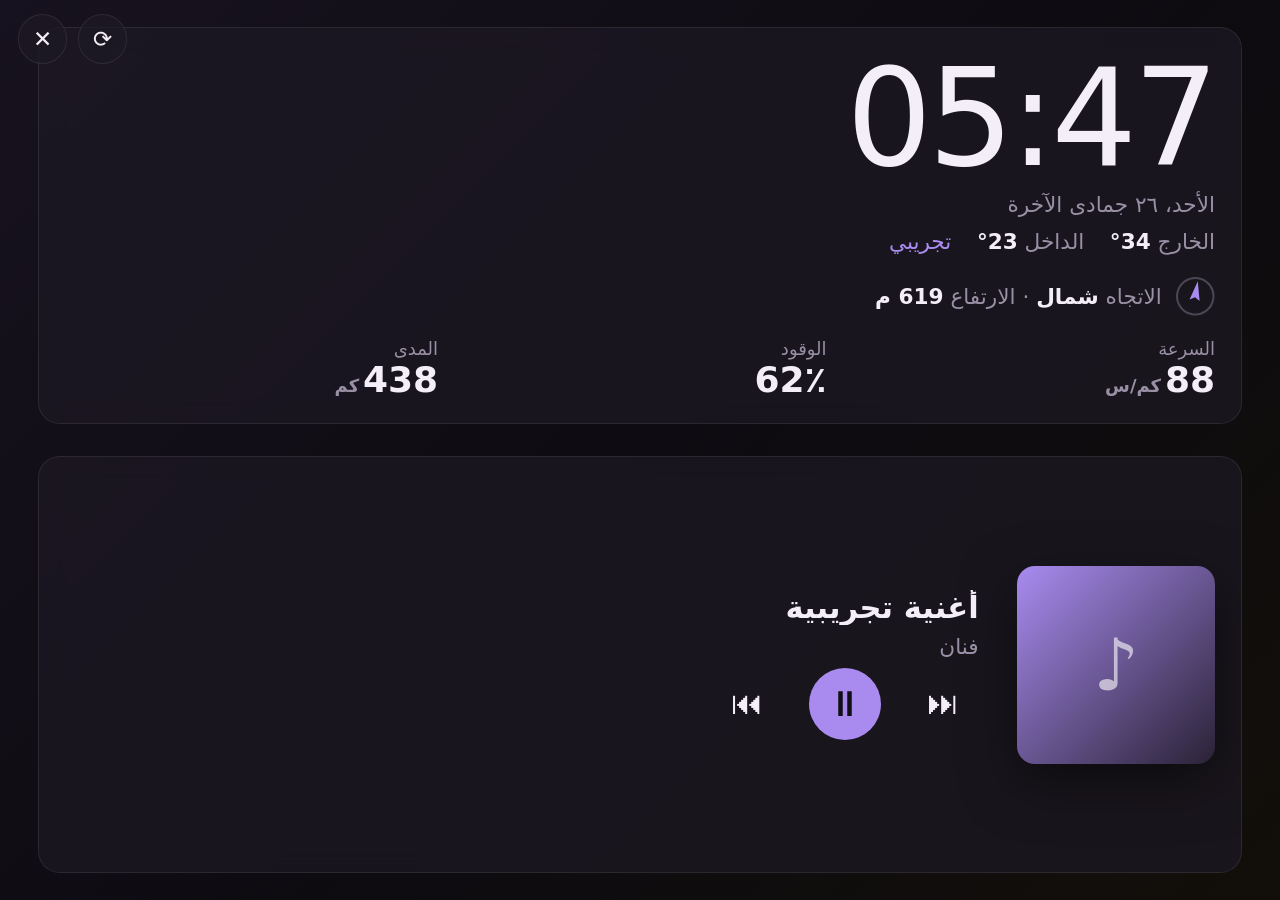
==== app/src/main/assets/themes/journey.html @ 26678355 "Add split screen, floating windows, styling, wallpapers, alerts and two themes - Launch a side app b" ====
<!doctype html>
<html lang="ar" dir="rtl">
<head>
<meta charset="utf-8">
<meta name="viewport" content="width=device-width,initial-scale=1,maximum-scale=1,user-scalable=no">
<title>رحلة</title>
<style>
  :root{--bg:#0d0b10;--panel:rgba(30,26,36,.72);--line:rgba(255,255,255,.08);--ink:#f3eef7;--dim:#9a90a6;--accent:#a98bf0}
  *{box-sizing:border-box;margin:0;padding:0}
  html{background:var(--bg)}
  html,body{width:100%;height:100%;overflow:hidden;color:var(--ink);
    font-family:system-ui,-apple-system,"Segoe UI",Roboto,"Noto Sans Arabic",sans-serif;-webkit-user-select:none;user-select:none}
  body{background:linear-gradient(135deg,#17121f 0%,#0d0b10 55%,#120f0a 100%)}
  .wrap{position:absolute;inset:0;display:grid;grid-template-columns:1.1fr 1fr;gap:2.5vw;padding:3vh 3vw}
  .card{background:var(--panel);border:1px solid var(--line);border-radius:2.4vh;padding:2.6vh 2vw;backdrop-filter:blur(12px);-webkit-backdrop-filter:blur(12px)}
  .left{display:flex;flex-direction:column;gap:2.4vh;min-height:0}
  .time{font-size:min(9vw,20vh);font-weight:200;line-height:1;font-variant-numeric:tabular-nums;letter-spacing:-.03em}
  .date{color:var(--dim);font-size:min(1.6vw,3vh);margin-top:.6vh}
  .weather{display:flex;gap:2vw;margin-top:1.4vh;color:var(--dim);font-size:min(1.3vw,2.5vh)}
  .weather b{color:var(--ink);font-weight:600}
  .stats{display:grid;grid-template-columns:repeat(3,1fr);gap:1.2vw;margin-top:auto}
  .stat small{display:block;color:var(--dim);font-size:min(1.05vw,2vh)}
  .stat b{font-size:min(2.4vw,4.6vh);font-weight:600;font-variant-numeric:tabular-nums}
  .stat b em{font-style:normal;font-size:.5em;color:var(--dim);margin-inline-start:.3vw}
  .heading{display:flex;align-items:center;gap:1vw;color:var(--dim);font-size:min(1.3vw,2.5vh)}
  .heading svg{width:4.5vh;height:4.5vh;transition:transform .4s}
  .heading b{color:var(--ink)}

  .music{display:flex;flex-direction:column;justify-content:center;align-items:center;text-align:center;gap:2vh;min-height:0;position:relative;overflow:hidden}
  .music .art{width:min(22vw,44vh);height:min(22vw,44vh);border-radius:2vh;background:linear-gradient(135deg,var(--accent),#2a2236);box-shadow:0 2vh 6vh rgba(0,0,0,.5);
    background-size:cover;background-position:center;display:flex;align-items:center;justify-content:center;font-size:8vh;color:rgba(255,255,255,.6)}
  .music .title{font-size:min(2.2vw,4.2vh);font-weight:700;max-width:100%;white-space:nowrap;overflow:hidden;text-overflow:ellipsis}
  .music .artist{color:var(--dim);font-size:min(1.4vw,2.7vh);max-width:100%;white-space:nowrap;overflow:hidden;text-overflow:ellipsis}
  .controls{display:flex;gap:2vw;direction:ltr}
  .controls button{background:none;border:0;color:var(--ink);width:8vh;height:8vh;border-radius:50%;font-size:3.6vh}
  .controls button.play{background:var(--accent);color:#120f16;font-size:4vh}
  .controls button:active{transform:scale(.94)}
  .music.empty .controls,.music.empty .artist{opacity:.35}

  .chrome{position:absolute;top:1.6vh;left:1.4vw;display:flex;gap:.8vw;z-index:5}
  .chrome button{background:var(--panel);border:1px solid var(--line);color:var(--ink);border-radius:50%;width:5.5vh;height:5.5vh;font-size:2.6vh}

  @media (max-aspect-ratio:16/9){
    .wrap{grid-template-columns:1fr;grid-template-rows:auto 1fr}
    .music{flex-direction:row;justify-content:flex-start;text-align:start;gap:3vw}
    .music .art{width:22vh;height:22vh;flex:none}
    .music .meta{min-width:0;display:flex;flex-direction:column;gap:1vh}
    .time{font-size:min(16vw,15vh)}
    .date,.weather,.heading,.music .artist{font-size:min(2.4vw,2.4vh)} .stat small{font-size:min(2vw,2vh)} .stat b{font-size:min(4.4vw,4vh)}
    .music .title{font-size:min(3.6vw,3.4vh)}
  }
  @media (max-aspect-ratio:1/1){ .music .art{display:none} .stats{grid-template-columns:1fr 1fr} .stat:nth-child(3){display:none} }
</style>
</head>
<body>
<div class="chrome"><button id="next" aria-label="الثيم التالي">⟳</button><button id="close" aria-label="إغلاق">✕</button></div>
<div class="wrap">
  <div class="card left">
    <div>
      <div class="time" id="time">--:--</div>
      <div class="date" id="date"></div>
      <div class="weather"><span>الخارج <b id="ext">—</b></span><span>الداخل <b id="in">—</b></span><span id="src" style="color:var(--accent)"></span></div>
    </div>
    <div class="heading">
      <svg viewBox="-20 -20 40 40" id="needle"><circle r="18" fill="none" stroke="currentColor" stroke-width="2" opacity=".4"/><path d="M0 -15 L5 4 L0 1 L-5 4 Z" fill="var(--accent)"/></svg>
      <span>الاتجاه <b id="dir">—</b> · الارتفاع <b id="alt">—</b></span>
    </div>
    <div class="stats">
      <div class="stat"><small>السرعة</small><b><span id="speed">0</span><em id="unit">كم/س</em></b></div>
      <div class="stat"><small>الوقود</small><b><span id="fuel">—</span></b></div>
      <div class="stat"><small>المدى</small><b><span id="range">—</span><em>كم</em></b></div>
    </div>
  </div>

  <div class="card music empty" id="music">
    <div class="art" id="art">♪</div>
    <div class="meta">
      <div class="title" id="title">لا يوجد تشغيل</div>
      <div class="artist" id="artist">شغّل الراديو أو الموسيقى من أي تطبيق</div>
      <div class="controls"><button id="prev">⏮</button><button class="play" id="play">▶</button><button id="nextT">⏭</button></div>
    </div>
  </div>
</div>

<script src="common.js"></script>
<script>
(function(){
  function $(id){return document.getElementById(id);}
  var n=Sahra.num;
  var DIRS=['شمال','شمال شرق','شرق','جنوب شرق','جنوب','جنوب غرب','غرب','شمال غرب'];
  var rot=0,last=null;
  window.onSahraData=function(d){
    $('speed').textContent=Math.round(Sahra.speed(d));
    $('unit').textContent=Sahra.unit(d);
    $('fuel').textContent=n(d.fuel,0,'٪');
    $('range').textContent=Sahra.int(d.range);
    $('ext').textContent=n(d.outsideTemp,0,'°');
    $('in').textContent=n(d.insideTemp,0,'°');
    $('alt').textContent=n(d.altitude,0,' م');
    $('src').textContent=d.demo?'تجريبي':'';
    if(d.compass!=null){
      $('dir').textContent=DIRS[Math.round(d.compass/45)%8];
      if(last!==null)rot+=((d.compass-last+540)%360)-180; else rot=d.compass;
      last=d.compass; $('needle').style.transform='rotate('+rot+'deg)';
    }
    var m=d.media||{};
    $('music').className='card music'+(m.title?'':' empty');
    $('title').textContent=m.title||'لا يوجد تشغيل';
    $('artist').textContent=m.title?(m.artist||''):'شغّل الراديو أو الموسيقى من أي تطبيق';
    var art=$('art');
    if(m.art){art.style.backgroundImage='url("'+m.art+'")';art.textContent='';}else{art.style.backgroundImage='';art.textContent='♪';}
    $('play').textContent=m.playing?'⏸':'▶';
  };
  $('close').onclick=function(){Sahra.host('close');};
  $('next').onclick=function(){Sahra.host('nextTheme');};
  $('prev').onclick=function(){Sahra.host('media','prev');};
  $('play').onclick=function(){Sahra.host('media','toggle');};
  $('nextT').onclick=function(){Sahra.host('media','next');};
  function tick(){
    var t=new Date();$('time').textContent=Sahra.clock();
    try{$('date').textContent=t.toLocaleDateString('ar-SA',{weekday:'long',day:'numeric',month:'long'});}catch(e){$('date').textContent=t.toDateString();}
  }
  tick();setInterval(tick,10000);
})();
</script>
</body>
</html>
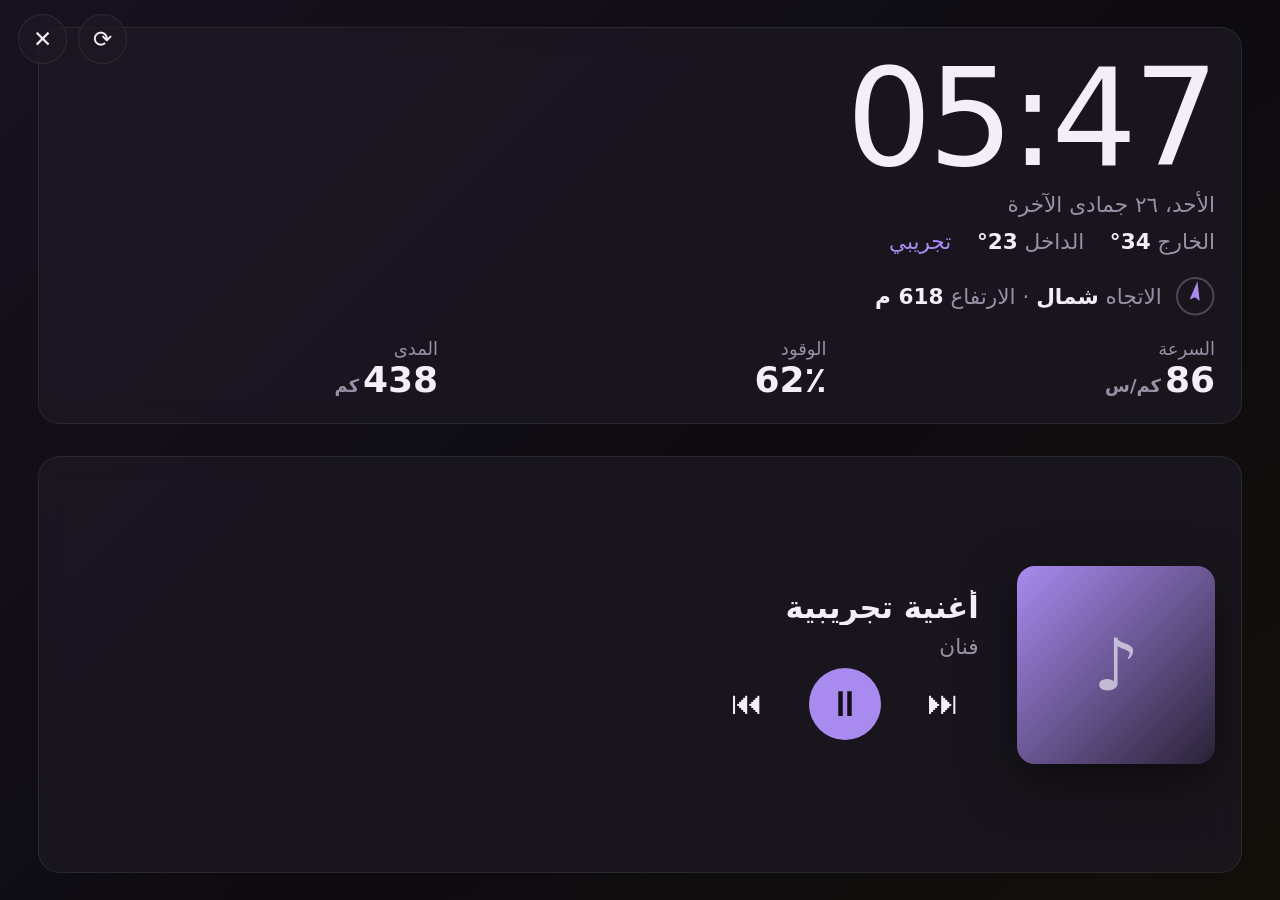
==== commit f8230ac9: "Add gauge designer, vehicle info with diagnostics, and two themes - Designer screen with a live head" ====
--- a/app/src/main/assets/themes/journey.html
+++ b/app/src/main/assets/themes/journey.html
@@ -12,9 +12,9 @@
     font-family:system-ui,-apple-system,"Segoe UI",Roboto,"Noto Sans Arabic",sans-serif;-webkit-user-select:none;user-select:none}
   body{background:linear-gradient(135deg,#17121f 0%,#0d0b10 55%,#120f0a 100%)}
   .wrap{position:absolute;inset:0;display:grid;grid-template-columns:1.1fr 1fr;gap:2.5vw;padding:3vh 3vw}
-  .card{background:var(--panel);border:1px solid var(--line);border-radius:2.4vh;padding:2.6vh 2vw;backdrop-filter:blur(12px);-webkit-backdrop-filter:blur(12px)}
+  .card{background:var(--panel);border:1px solid var(--panel-c,var(--line));border-radius:2.4vh;padding:2.6vh 2vw;backdrop-filter:blur(12px);-webkit-backdrop-filter:blur(12px)}
   .left{display:flex;flex-direction:column;gap:2.4vh;min-height:0}
-  .time{font-size:min(9vw,20vh);font-weight:200;line-height:1;font-variant-numeric:tabular-nums;letter-spacing:-.03em}
+  .time{color:var(--num,var(--ink));font-size:min(9vw,20vh);font-weight:200;line-height:1;font-variant-numeric:tabular-nums;letter-spacing:-.03em}
   .date{color:var(--dim);font-size:min(1.6vw,3vh);margin-top:.6vh}
   .weather{display:flex;gap:2vw;margin-top:1.4vh;color:var(--dim);font-size:min(1.3vw,2.5vh)}
   .weather b{color:var(--ink);font-weight:600}
@@ -45,7 +45,7 @@
     .music{flex-direction:row;justify-content:flex-start;text-align:start;gap:3vw}
     .music .art{width:22vh;height:22vh;flex:none}
     .music .meta{min-width:0;display:flex;flex-direction:column;gap:1vh}
-    .time{font-size:min(16vw,15vh)}
+    .time{color:var(--num,var(--ink));font-size:min(16vw,15vh)}
     .date,.weather,.heading,.music .artist{font-size:min(2.4vw,2.4vh)} .stat small{font-size:min(2vw,2vh)} .stat b{font-size:min(4.4vw,4vh)}
     .music .title{font-size:min(3.6vw,3.4vh)}
   }
